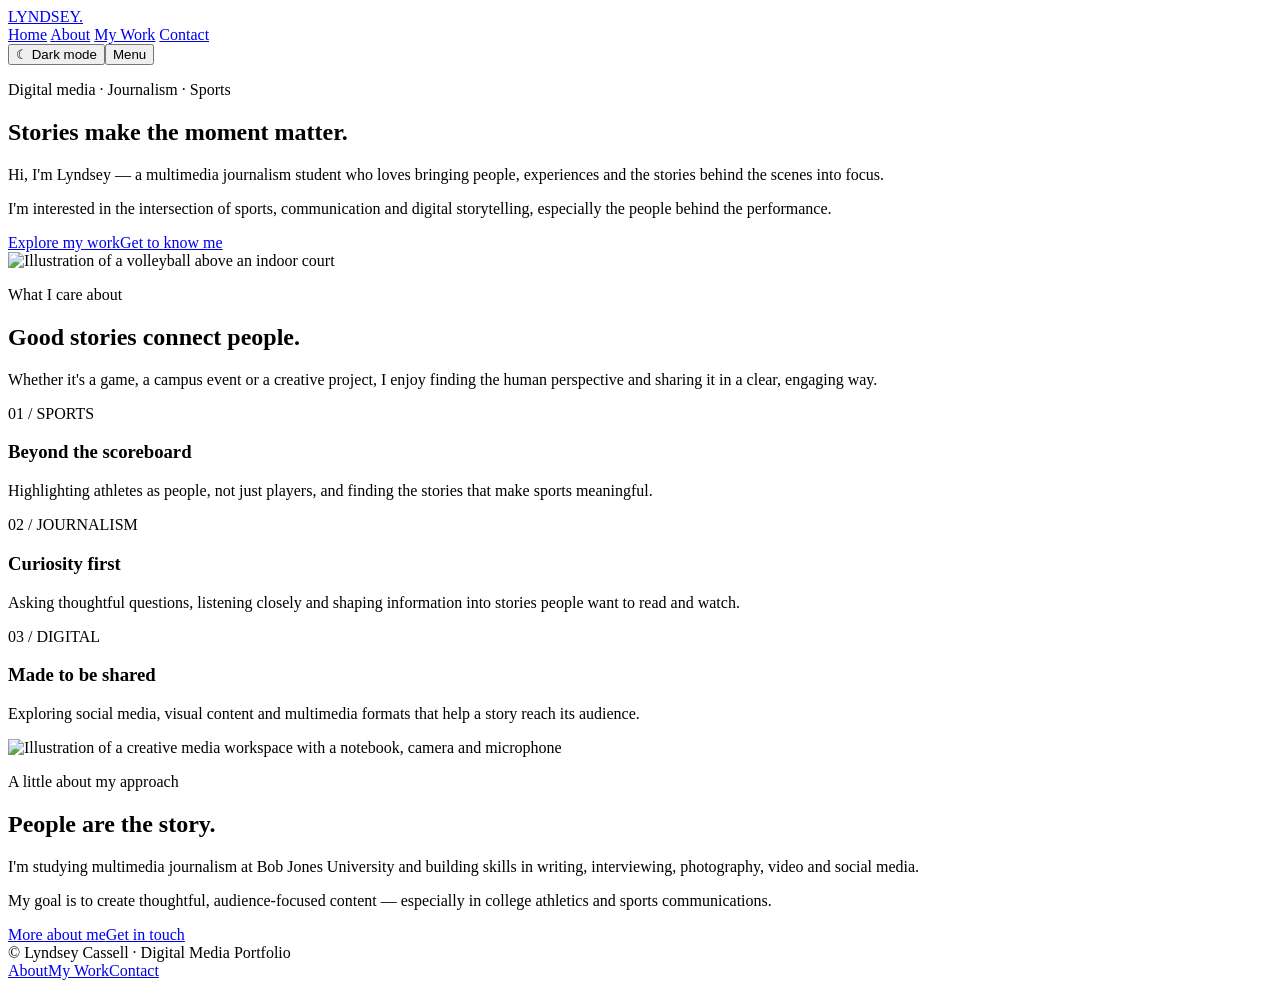
==== index.html @ bbbf9140 "Add files via upload" ====
<!doctype html>
<html lang="en"><head><meta charset="utf-8"><meta name="viewport" content="width=device-width,initial-scale=1">
<meta name="description" content="The digital media portfolio of Lyndsey Cassell, featuring journalism, sports storytelling and creative projects."><meta name="theme-color" content="#172A46">
<title>Lyndsey Cassell | Digital Media Portfolio</title><link rel="icon" type="image/svg+xml" href="assets/favicon.svg"><link rel="stylesheet" href="assets/style.css"></head>
<body><header class="site-header"><div class="wrap nav">
<a class="brand" href="index.html">LYNDSEY<span>.</span></a>
<nav class="navlinks" data-nav aria-label="Main navigation">
<a href="index.html" aria-current="page">Home</a>
<a href="about.html" >About</a>
<a href="work.html" >My Work</a>
<a href="contact.html" >Contact</a>
</nav><div class="nav-actions"><button class="theme-toggle" data-theme-toggle type="button">☾ Dark mode</button><button class="menu-toggle" data-menu-toggle type="button" aria-expanded="false" aria-label="Toggle navigation">Menu</button></div>
</div></header><main><section class="hero"><div class="wrap hero-grid"><div class="hero-copy"><p class="eyebrow">Digital media · Journalism · Sports</p><h1>Stories make the moment matter.</h1><p class="lead">Hi, I'm Lyndsey — a multimedia journalism student who loves bringing people, experiences and the stories behind the scenes into focus.</p><p class="lead">I'm interested in the intersection of sports, communication and digital storytelling, especially the people behind the performance.</p><div class="actions"><a class="btn" href="work.html">Explore my work</a><a class="btn secondary" href="about.html">Get to know me</a></div></div><div class="hero-image"><img src="assets/volleyball-feature.svg" alt="Illustration of a volleyball above an indoor court"></div></div></section>
<section class="section"><div class="wrap"><div class="section-head"><div><p class="eyebrow">What I care about</p><h2>Good stories connect people.</h2></div><p>Whether it's a game, a campus event or a creative project, I enjoy finding the human perspective and sharing it in a clear, engaging way.</p></div><div class="cards"><article class="card"><span class="number">01 / SPORTS</span><h3>Beyond the scoreboard</h3><p>Highlighting athletes as people, not just players, and finding the stories that make sports meaningful.</p></article><article class="card"><span class="number">02 / JOURNALISM</span><h3>Curiosity first</h3><p>Asking thoughtful questions, listening closely and shaping information into stories people want to read and watch.</p></article><article class="card"><span class="number">03 / DIGITAL</span><h3>Made to be shared</h3><p>Exploring social media, visual content and multimedia formats that help a story reach its audience.</p></article></div></div></section>
<section class="section"><div class="wrap split"><img src="assets/storytelling-feature.svg" alt="Illustration of a creative media workspace with a notebook, camera and microphone"><div><p class="eyebrow">A little about my approach</p><h2>People are the story.</h2><p class="lead">I'm studying multimedia journalism at Bob Jones University and building skills in writing, interviewing, photography, video and social media.</p><p class="small">My goal is to create thoughtful, audience-focused content — especially in college athletics and sports communications.</p><div class="actions"><a class="btn" href="about.html">More about me</a><a class="btn secondary" href="contact.html">Get in touch</a></div></div></div></section></main><footer class="site-footer"><div class="wrap footer-inner"><span>© <span data-year></span> Lyndsey Cassell · Digital Media Portfolio</span><div class="footer-links"><a href="about.html">About</a><a href="work.html">My Work</a><a href="contact.html">Contact</a></div></div></footer><script src="assets/script.js"></script></body></html>
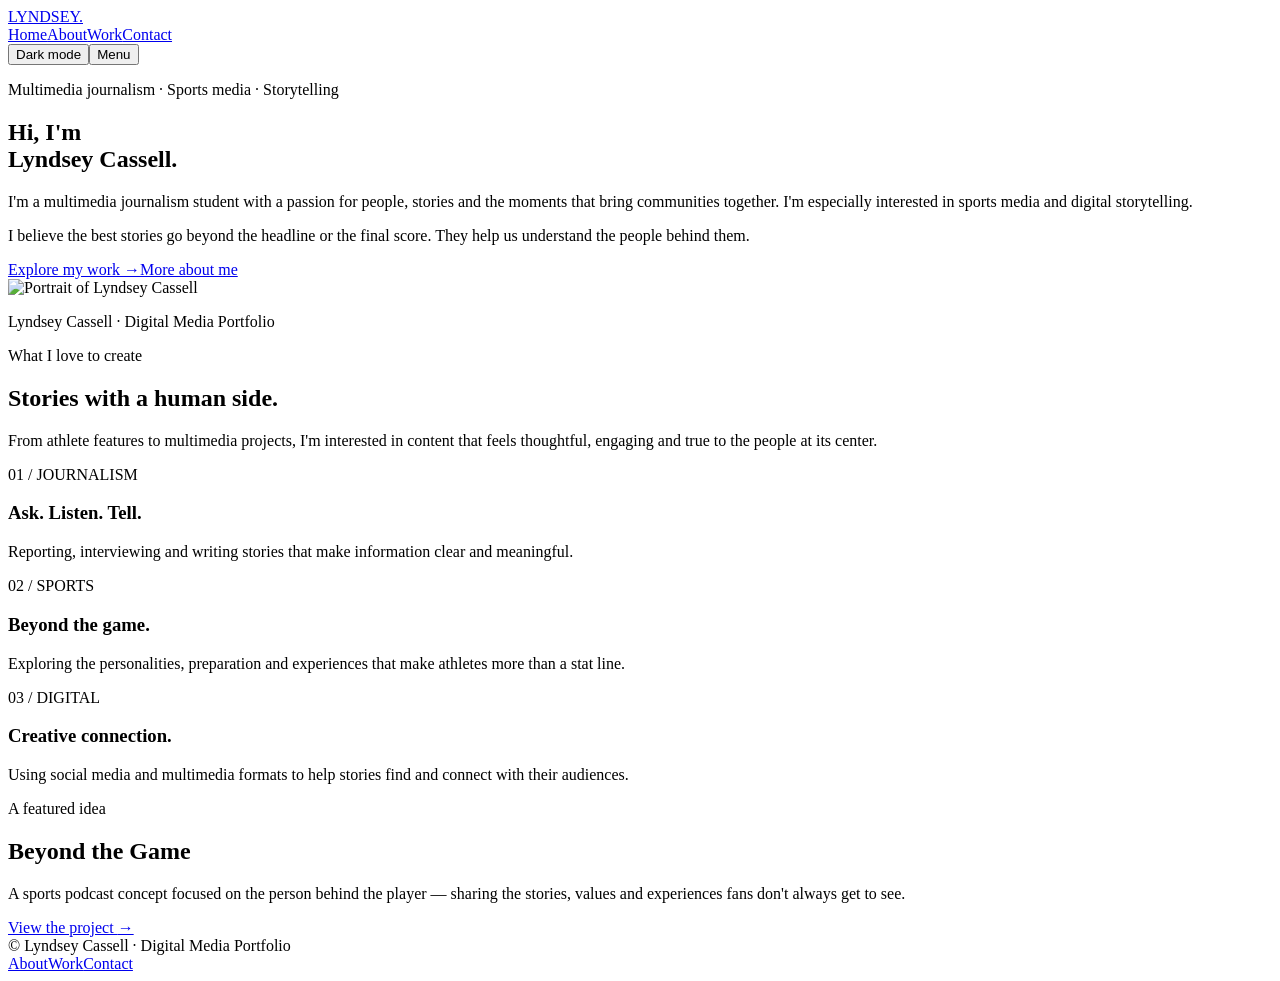
==== commit ca684cfc: "Add files via upload" ====
--- a/index.html
+++ b/index.html
@@ -1,15 +1,3 @@
-<!doctype html>
-<html lang="en"><head><meta charset="utf-8"><meta name="viewport" content="width=device-width,initial-scale=1">
-<meta name="description" content="The digital media portfolio of Lyndsey Cassell, featuring journalism, sports storytelling and creative projects."><meta name="theme-color" content="#172A46">
-<title>Lyndsey Cassell | Digital Media Portfolio</title><link rel="icon" type="image/svg+xml" href="assets/favicon.svg"><link rel="stylesheet" href="assets/style.css"></head>
-<body><header class="site-header"><div class="wrap nav">
-<a class="brand" href="index.html">LYNDSEY<span>.</span></a>
-<nav class="navlinks" data-nav aria-label="Main navigation">
-<a href="index.html" aria-current="page">Home</a>
-<a href="about.html" >About</a>
-<a href="work.html" >My Work</a>
-<a href="contact.html" >Contact</a>
-</nav><div class="nav-actions"><button class="theme-toggle" data-theme-toggle type="button">☾ Dark mode</button><button class="menu-toggle" data-menu-toggle type="button" aria-expanded="false" aria-label="Toggle navigation">Menu</button></div>
-</div></header><main><section class="hero"><div class="wrap hero-grid"><div class="hero-copy"><p class="eyebrow">Digital media · Journalism · Sports</p><h1>Stories make the moment matter.</h1><p class="lead">Hi, I'm Lyndsey — a multimedia journalism student who loves bringing people, experiences and the stories behind the scenes into focus.</p><p class="lead">I'm interested in the intersection of sports, communication and digital storytelling, especially the people behind the performance.</p><div class="actions"><a class="btn" href="work.html">Explore my work</a><a class="btn secondary" href="about.html">Get to know me</a></div></div><div class="hero-image"><img src="assets/volleyball-feature.svg" alt="Illustration of a volleyball above an indoor court"></div></div></section>
-<section class="section"><div class="wrap"><div class="section-head"><div><p class="eyebrow">What I care about</p><h2>Good stories connect people.</h2></div><p>Whether it's a game, a campus event or a creative project, I enjoy finding the human perspective and sharing it in a clear, engaging way.</p></div><div class="cards"><article class="card"><span class="number">01 / SPORTS</span><h3>Beyond the scoreboard</h3><p>Highlighting athletes as people, not just players, and finding the stories that make sports meaningful.</p></article><article class="card"><span class="number">02 / JOURNALISM</span><h3>Curiosity first</h3><p>Asking thoughtful questions, listening closely and shaping information into stories people want to read and watch.</p></article><article class="card"><span class="number">03 / DIGITAL</span><h3>Made to be shared</h3><p>Exploring social media, visual content and multimedia formats that help a story reach its audience.</p></article></div></div></section>
-<section class="section"><div class="wrap split"><img src="assets/storytelling-feature.svg" alt="Illustration of a creative media workspace with a notebook, camera and microphone"><div><p class="eyebrow">A little about my approach</p><h2>People are the story.</h2><p class="lead">I'm studying multimedia journalism at Bob Jones University and building skills in writing, interviewing, photography, video and social media.</p><p class="small">My goal is to create thoughtful, audience-focused content — especially in college athletics and sports communications.</p><div class="actions"><a class="btn" href="about.html">More about me</a><a class="btn secondary" href="contact.html">Get in touch</a></div></div></div></section></main><footer class="site-footer"><div class="wrap footer-inner"><span>© <span data-year></span> Lyndsey Cassell · Digital Media Portfolio</span><div class="footer-links"><a href="about.html">About</a><a href="work.html">My Work</a><a href="contact.html">Contact</a></div></div></footer><script src="assets/script.js"></script></body></html>+<!doctype html><html lang="en"><head><meta charset="utf-8"><meta name="viewport" content="width=device-width, initial-scale=1"><meta name="description" content="The portfolio of Lyndsey Cassell, multimedia journalism student interested in sports media and digital storytelling."><meta name="theme-color" content="#1c3148"><title>Lyndsey Cassell | Home</title><link rel="icon" href="assets/favicon.svg" type="image/svg+xml"><link rel="stylesheet" href="assets/style.css"></head><body><header><div class="container nav"><a class="logo" href="index.html">LYNDSEY<span>.</span></a><nav class="navlinks" aria-label="Main navigation"><a class="active" href="index.html" aria-current=page>Home</a><a class="" href="about.html" >About</a><a class="" href="work.html" >Work</a><a class="" href="contact.html" >Contact</a></nav><div class="navright"><button class="theme" type="button" data-theme>Dark mode</button><button class="menu" type="button" data-menu aria-expanded="false">Menu</button></div></div></header><main><section class="homehero"><div class="container hero-grid"><div class="hero-copy"><p class="eyebrow">Multimedia journalism · Sports media · Storytelling</p><h1>Hi, I'm<br>Lyndsey Cassell.</h1><p class="intro">I'm a multimedia journalism student with a passion for people, stories and the moments that bring communities together. I'm especially interested in sports media and digital storytelling.</p><p class="muted">I believe the best stories go beyond the headline or the final score. They help us understand the people behind them.</p><div class="btnrow"><a class="btn" href="work.html">Explore my work <span aria-hidden="true">→</span></a><a class="btn outline" href="about.html">More about me</a></div></div><div><div class="portrait-frame"><img class="portrait" src="assets/lyndsey-portrait.jpeg" alt="Portrait of Lyndsey Cassell"></div><p class="hero-caption">Lyndsey Cassell · Digital Media Portfolio</p></div></div></section>
+<section class="section"><div class="container"><div class="section-head"><div><p class="eyebrow">What I love to create</p><h2>Stories with a human side.</h2></div><p>From athlete features to multimedia projects, I'm interested in content that feels thoughtful, engaging and true to the people at its center.</p></div><div class="tiles"><article class="tile"><span class="index">01 / JOURNALISM</span><h3>Ask. Listen. Tell.</h3><p>Reporting, interviewing and writing stories that make information clear and meaningful.</p></article><article class="tile"><span class="index">02 / SPORTS</span><h3>Beyond the game.</h3><p>Exploring the personalities, preparation and experiences that make athletes more than a stat line.</p></article><article class="tile"><span class="index">03 / DIGITAL</span><h3>Creative connection.</h3><p>Using social media and multimedia formats to help stories find and connect with their audiences.</p></article></div></div></section>
+<section class="section"><div class="container"><div class="feature-band"><div><p class="eyebrow">A featured idea</p><h2>Beyond the Game</h2><p>A sports podcast concept focused on the person behind the player — sharing the stories, values and experiences fans don't always get to see.</p></div><a class="btn" href="work.html">View the project <span aria-hidden="true">→</span></a></div></div></section></main><footer><div class="container footer-inner"><span>© <span data-year></span> Lyndsey Cassell · Digital Media Portfolio</span><div class="footer-links"><a href="about.html">About</a><a href="work.html">Work</a><a href="contact.html">Contact</a></div></div></footer><script src="assets/script.js"></script></body></html>
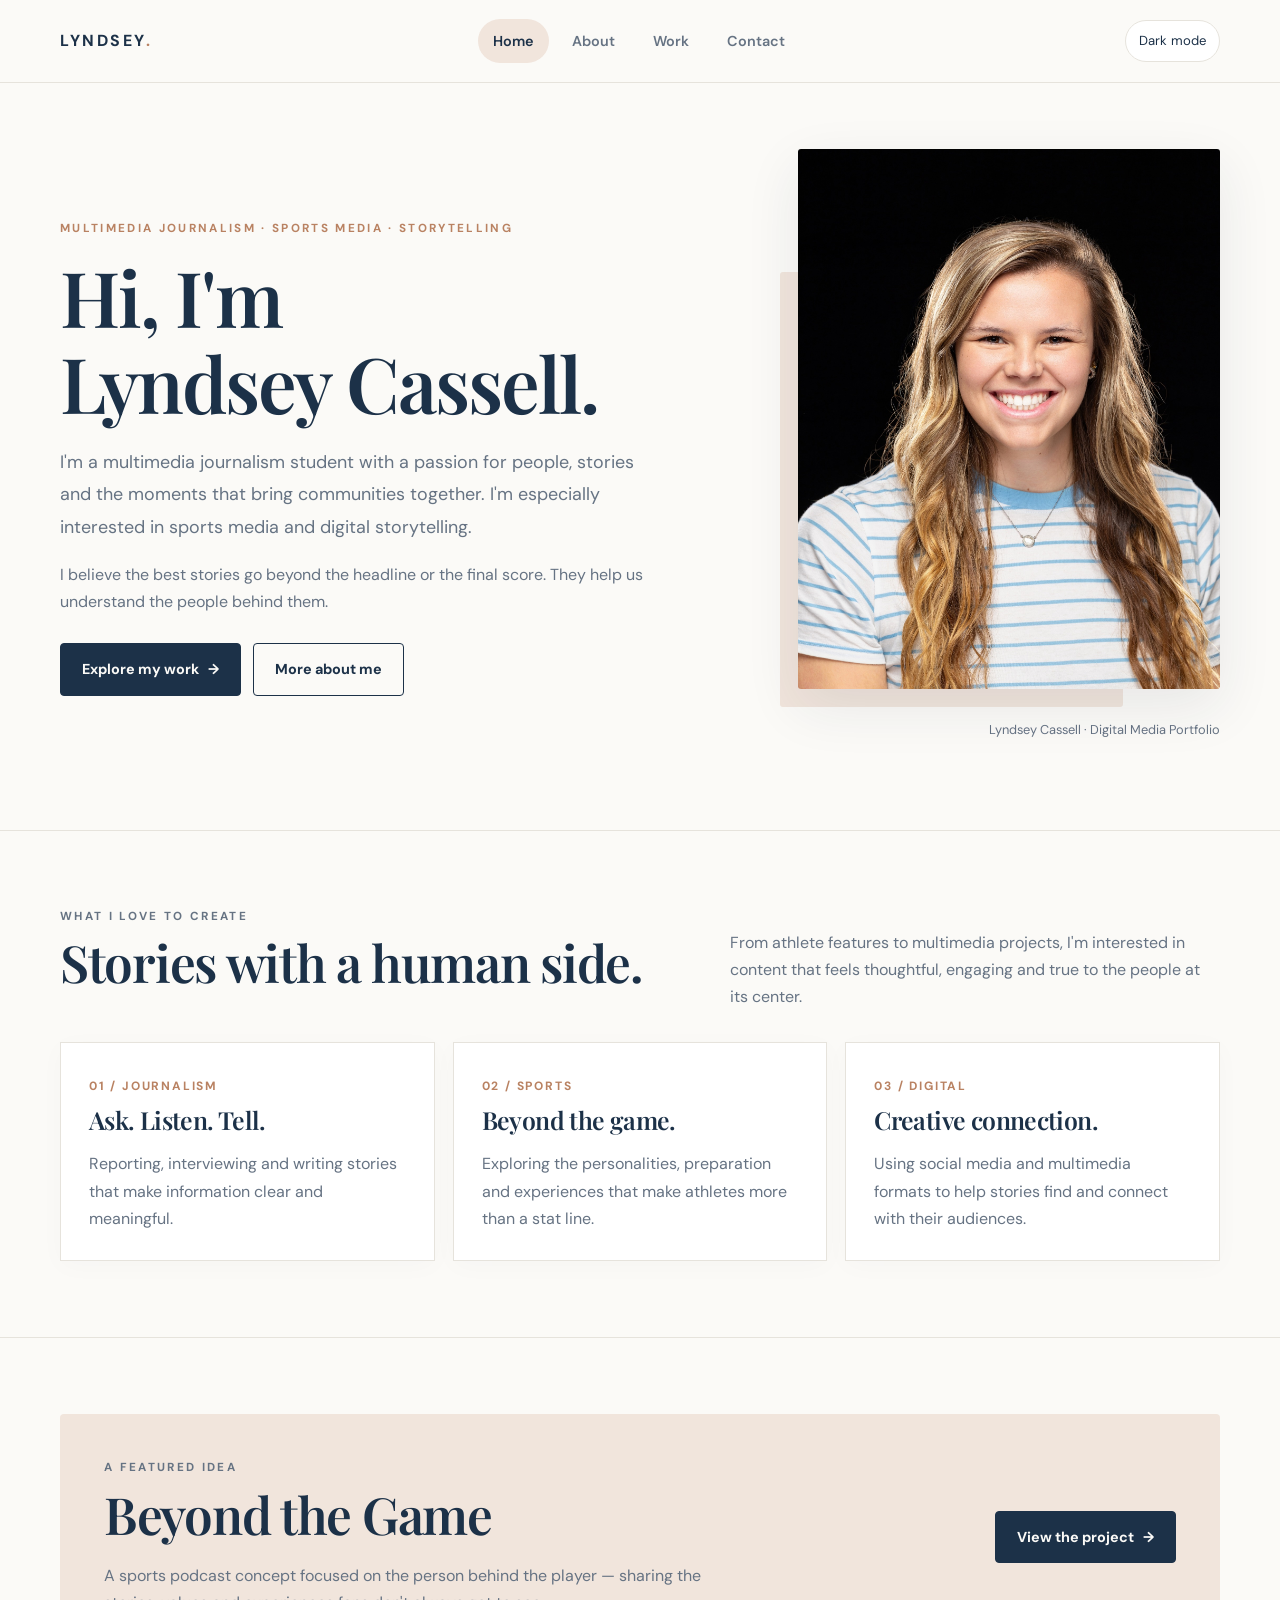
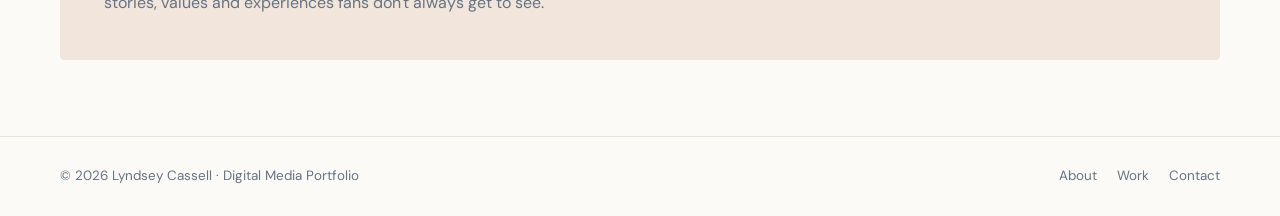
==== commit 6a4ee8b0: "Add files via upload" ====
--- a/index.html
+++ b/index.html
@@ -1,3 +1,3 @@
-<!doctype html><html lang="en"><head><meta charset="utf-8"><meta name="viewport" content="width=device-width, initial-scale=1"><meta name="description" content="The portfolio of Lyndsey Cassell, multimedia journalism student interested in sports media and digital storytelling."><meta name="theme-color" content="#1c3148"><title>Lyndsey Cassell | Home</title><link rel="icon" href="assets/favicon.svg" type="image/svg+xml"><link rel="stylesheet" href="assets/style.css"></head><body><header><div class="container nav"><a class="logo" href="index.html">LYNDSEY<span>.</span></a><nav class="navlinks" aria-label="Main navigation"><a class="active" href="index.html" aria-current=page>Home</a><a class="" href="about.html" >About</a><a class="" href="work.html" >Work</a><a class="" href="contact.html" >Contact</a></nav><div class="navright"><button class="theme" type="button" data-theme>Dark mode</button><button class="menu" type="button" data-menu aria-expanded="false">Menu</button></div></div></header><main><section class="homehero"><div class="container hero-grid"><div class="hero-copy"><p class="eyebrow">Multimedia journalism · Sports media · Storytelling</p><h1>Hi, I'm<br>Lyndsey Cassell.</h1><p class="intro">I'm a multimedia journalism student with a passion for people, stories and the moments that bring communities together. I'm especially interested in sports media and digital storytelling.</p><p class="muted">I believe the best stories go beyond the headline or the final score. They help us understand the people behind them.</p><div class="btnrow"><a class="btn" href="work.html">Explore my work <span aria-hidden="true">→</span></a><a class="btn outline" href="about.html">More about me</a></div></div><div><div class="portrait-frame"><img class="portrait" src="assets/lyndsey-portrait.jpeg" alt="Portrait of Lyndsey Cassell"></div><p class="hero-caption">Lyndsey Cassell · Digital Media Portfolio</p></div></div></section>
+<!doctype html><html lang="en"><head><meta charset="utf-8"><meta name="viewport" content="width=device-width, initial-scale=1"><meta name="description" content="The portfolio of Lyndsey Cassell, multimedia journalism student interested in sports media and digital storytelling."><meta name="theme-color" content="#1c3148"><title>Lyndsey Cassell | Home</title><link rel="icon" href="favicon.svg" type="image/svg+xml"><link rel="stylesheet" href="style.css"></head><body><header><div class="container nav"><a class="logo" href="index.html">LYNDSEY<span>.</span></a><nav class="navlinks" aria-label="Main navigation"><a class="active" href="index.html" aria-current=page>Home</a><a class="" href="about.html" >About</a><a class="" href="work.html" >Work</a><a class="" href="contact.html" >Contact</a></nav><div class="navright"><button class="theme" type="button" data-theme>Dark mode</button><button class="menu" type="button" data-menu aria-expanded="false">Menu</button></div></div></header><main><section class="homehero"><div class="container hero-grid"><div class="hero-copy"><p class="eyebrow">Multimedia journalism · Sports media · Storytelling</p><h1>Hi, I'm<br>Lyndsey Cassell.</h1><p class="intro">I'm a multimedia journalism student with a passion for people, stories and the moments that bring communities together. I'm especially interested in sports media and digital storytelling.</p><p class="muted">I believe the best stories go beyond the headline or the final score. They help us understand the people behind them.</p><div class="btnrow"><a class="btn" href="work.html">Explore my work <span aria-hidden="true">→</span></a><a class="btn outline" href="about.html">More about me</a></div></div><div><div class="portrait-frame"><img class="portrait" src="lyndsey-portrait.jpeg" alt="Portrait of Lyndsey Cassell"></div><p class="hero-caption">Lyndsey Cassell · Digital Media Portfolio</p></div></div></section>
 <section class="section"><div class="container"><div class="section-head"><div><p class="eyebrow">What I love to create</p><h2>Stories with a human side.</h2></div><p>From athlete features to multimedia projects, I'm interested in content that feels thoughtful, engaging and true to the people at its center.</p></div><div class="tiles"><article class="tile"><span class="index">01 / JOURNALISM</span><h3>Ask. Listen. Tell.</h3><p>Reporting, interviewing and writing stories that make information clear and meaningful.</p></article><article class="tile"><span class="index">02 / SPORTS</span><h3>Beyond the game.</h3><p>Exploring the personalities, preparation and experiences that make athletes more than a stat line.</p></article><article class="tile"><span class="index">03 / DIGITAL</span><h3>Creative connection.</h3><p>Using social media and multimedia formats to help stories find and connect with their audiences.</p></article></div></div></section>
-<section class="section"><div class="container"><div class="feature-band"><div><p class="eyebrow">A featured idea</p><h2>Beyond the Game</h2><p>A sports podcast concept focused on the person behind the player — sharing the stories, values and experiences fans don't always get to see.</p></div><a class="btn" href="work.html">View the project <span aria-hidden="true">→</span></a></div></div></section></main><footer><div class="container footer-inner"><span>© <span data-year></span> Lyndsey Cassell · Digital Media Portfolio</span><div class="footer-links"><a href="about.html">About</a><a href="work.html">Work</a><a href="contact.html">Contact</a></div></div></footer><script src="assets/script.js"></script></body></html>+<section class="section"><div class="container"><div class="feature-band"><div><p class="eyebrow">A featured idea</p><h2>Beyond the Game</h2><p>A sports podcast concept focused on the person behind the player — sharing the stories, values and experiences fans don't always get to see.</p></div><a class="btn" href="work.html">View the project <span aria-hidden="true">→</span></a></div></div></section></main><footer><div class="container footer-inner"><span>© <span data-year></span> Lyndsey Cassell · Digital Media Portfolio</span><div class="footer-links"><a href="about.html">About</a><a href="work.html">Work</a><a href="contact.html">Contact</a></div></div></footer><script src="script.js"></script></body></html>
--- a/style.css
+++ b/style.css
@@ -0,0 +1,15 @@
+
+@import url('https://fonts.googleapis.com/css2?family=DM+Sans:wght@400;500;600;700&family=Playfair+Display:wght@500;600;700&display=swap');
+:root{color-scheme:light;--ink:#1c3148;--muted:#667383;--paper:#fbfaf7;--surface:#fff;--line:#e6e3dc;--accent:#b98262;--accent-soft:#f1e5dc;--shadow:0 18px 55px rgba(28,49,72,.09)}
+[data-theme=dark]{color-scheme:dark;--ink:#eef2f5;--muted:#b4c0cb;--paper:#111b27;--surface:#1a2939;--line:#304153;--accent:#d39a78;--accent-soft:#3b302c;--shadow:0 18px 55px rgba(0,0,0,.22)}
+*{box-sizing:border-box}html{scroll-behavior:smooth}body{margin:0;background:var(--paper);color:var(--ink);font-family:'DM Sans',Arial,sans-serif;line-height:1.7;transition:background .2s,color .2s}a{color:inherit}img{display:block;max-width:100%}.container{width:min(1160px,calc(100% - 48px));margin:auto}
+header{position:sticky;top:0;z-index:20;background:color-mix(in srgb,var(--paper) 91%,transparent);backdrop-filter:blur(15px);border-bottom:1px solid var(--line)}.nav{height:82px;display:flex;align-items:center;justify-content:space-between;gap:26px}.logo{font-size:1rem;font-weight:700;letter-spacing:.16em;text-decoration:none}.logo span{color:var(--accent)}.navlinks{display:flex;align-items:center;gap:8px}.navlinks a{padding:10px 15px;border-radius:30px;text-decoration:none;color:var(--muted);font-size:.9rem;font-weight:600;transition:.2s}.navlinks a:hover,.navlinks a.active{background:var(--accent-soft);color:var(--ink)}.navright{display:flex;align-items:center;gap:10px}.theme,.menu{border:1px solid var(--line);border-radius:30px;background:var(--surface);color:var(--ink);padding:9px 13px;font:inherit;font-size:.82rem;cursor:pointer}.menu{display:none}
+h1,h2,h3{font-family:'Playfair Display',Georgia,serif;line-height:1.13;font-weight:600;letter-spacing:-.025em;color:var(--ink)}h1{font-size:clamp(3rem,6vw,5.8rem);margin:14px 0 20px}h2{font-size:clamp(2.2rem,4vw,3.4rem);margin:8px 0 18px}h3{font-size:1.55rem;margin:8px 0 12px}.eyebrow{font-size:.73rem;text-transform:uppercase;letter-spacing:.2em;font-weight:700;color:var(--accent)}.intro{font-size:1.12rem;line-height:1.8;color:var(--muted);max-width:650px}.muted{color:var(--muted)}.btn{display:inline-flex;align-items:center;justify-content:center;gap:9px;padding:13px 21px;border-radius:4px;text-decoration:none;font-weight:700;font-size:.9rem;background:var(--ink);color:var(--paper);border:1px solid var(--ink);transition:transform .2s,opacity .2s}.btn:hover{transform:translateY(-2px);opacity:.9}.btn.outline{background:transparent;color:var(--ink)}.btnrow{display:flex;flex-wrap:wrap;gap:12px;margin-top:28px}
+.homehero{padding:66px 0 76px}.hero-grid{display:grid;grid-template-columns:1fr .82fr;align-items:center;gap:76px}.hero-copy{padding:18px 0}.portrait-frame{position:relative;max-width:440px;margin-left:auto;padding:0 0 18px 18px}.portrait-frame:before{content:"";position:absolute;left:0;bottom:0;width:78%;height:78%;background:var(--accent-soft);z-index:-1;border-radius:3px}.portrait{width:100%;height:540px;object-fit:cover;object-position:center 24%;border-radius:3px;box-shadow:var(--shadow)}.hero-caption{font-size:.8rem;color:var(--muted);margin-top:12px;text-align:right}
+.section{padding:76px 0;border-top:1px solid var(--line)}.section-head{display:flex;justify-content:space-between;align-items:end;gap:30px;margin-bottom:32px}.section-head p{max-width:490px;color:var(--muted);margin:0}.tiles{display:grid;grid-template-columns:repeat(3,1fr);gap:18px}.tile{padding:28px;background:var(--surface);border:1px solid var(--line);min-height:210px;box-shadow:0 5px 25px rgba(28,49,72,.025)}.tile .index{color:var(--accent);font-size:.75rem;font-weight:700;letter-spacing:.15em}.tile p{color:var(--muted);margin-bottom:0}.feature-band{background:var(--accent-soft);padding:44px;border-radius:4px;display:flex;justify-content:space-between;align-items:center;gap:28px}.feature-band p{max-width:620px;color:var(--muted);margin:0}
+.page-intro{padding:76px 0 50px}.page-intro h1{font-size:clamp(2.8rem,5vw,4.6rem)}.two-col{display:grid;grid-template-columns:.82fr 1.18fr;gap:64px;align-items:center}.about-photo{width:100%;max-height:500px;object-fit:cover;object-position:center 20%;box-shadow:var(--shadow)}.content p{color:var(--muted)}.taglist{display:flex;flex-wrap:wrap;gap:9px;margin-top:22px}.tag{padding:8px 13px;border:1px solid var(--line);border-radius:30px;color:var(--muted);font-size:.82rem}
+.work-grid{display:grid;grid-template-columns:repeat(2,1fr);gap:22px}.work-card{background:var(--surface);border:1px solid var(--line)}.work-art{height:230px;background:var(--accent-soft);display:grid;place-items:center;overflow:hidden}.work-art svg{width:100%;height:100%}.work-copy{padding:28px}.work-copy p{color:var(--muted)}.work-copy .eyebrow{margin:0}
+.contact-box{padding:48px;background:var(--ink);color:#f7f4ee;border-radius:4px}.contact-box h2{color:#f7f4ee}.contact-box p{color:#d5dce3;max-width:670px}.contact-box a{color:#fff}.contact-box .btn{background:#f7f4ee;color:#1c3148;border-color:#f7f4ee}
+footer{border-top:1px solid var(--line);padding:28px 0;color:var(--muted);font-size:.84rem}.footer-inner{display:flex;justify-content:space-between;gap:20px;flex-wrap:wrap}.footer-links{display:flex;gap:20px}.footer-links a{text-decoration:none}.footer-links a:hover{color:var(--accent)}
+@media(max-width:800px){.container{width:min(100% - 34px,620px)}.nav{height:72px}.menu{display:block}.navlinks{display:none;position:absolute;top:72px;left:0;right:0;background:var(--paper);padding:14px 20px 22px;border-bottom:1px solid var(--line);flex-direction:column;align-items:stretch}.navlinks.open{display:flex}.navlinks a{padding:12px 14px}.homehero{padding:42px 0 55px}.hero-grid,.two-col{grid-template-columns:1fr;gap:36px}.hero-copy{padding:0}.portrait-frame{max-width:430px;margin:0 auto}.portrait{height:470px}.section{padding:55px 0}.section-head{display:block}.section-head p{margin-top:12px}.tiles{grid-template-columns:1fr}.page-intro{padding:52px 0 30px}.work-grid{grid-template-columns:1fr}.feature-band{padding:28px;display:block}.feature-band .btn{margin-top:22px}.contact-box{padding:30px}.about-photo{max-height:430px;object-position:center 20%}.footer-inner{display:block}.footer-links{margin-top:12px}}
+@media(prefers-reduced-motion:reduce){html{scroll-behavior:auto}*{transition:none!important}}
